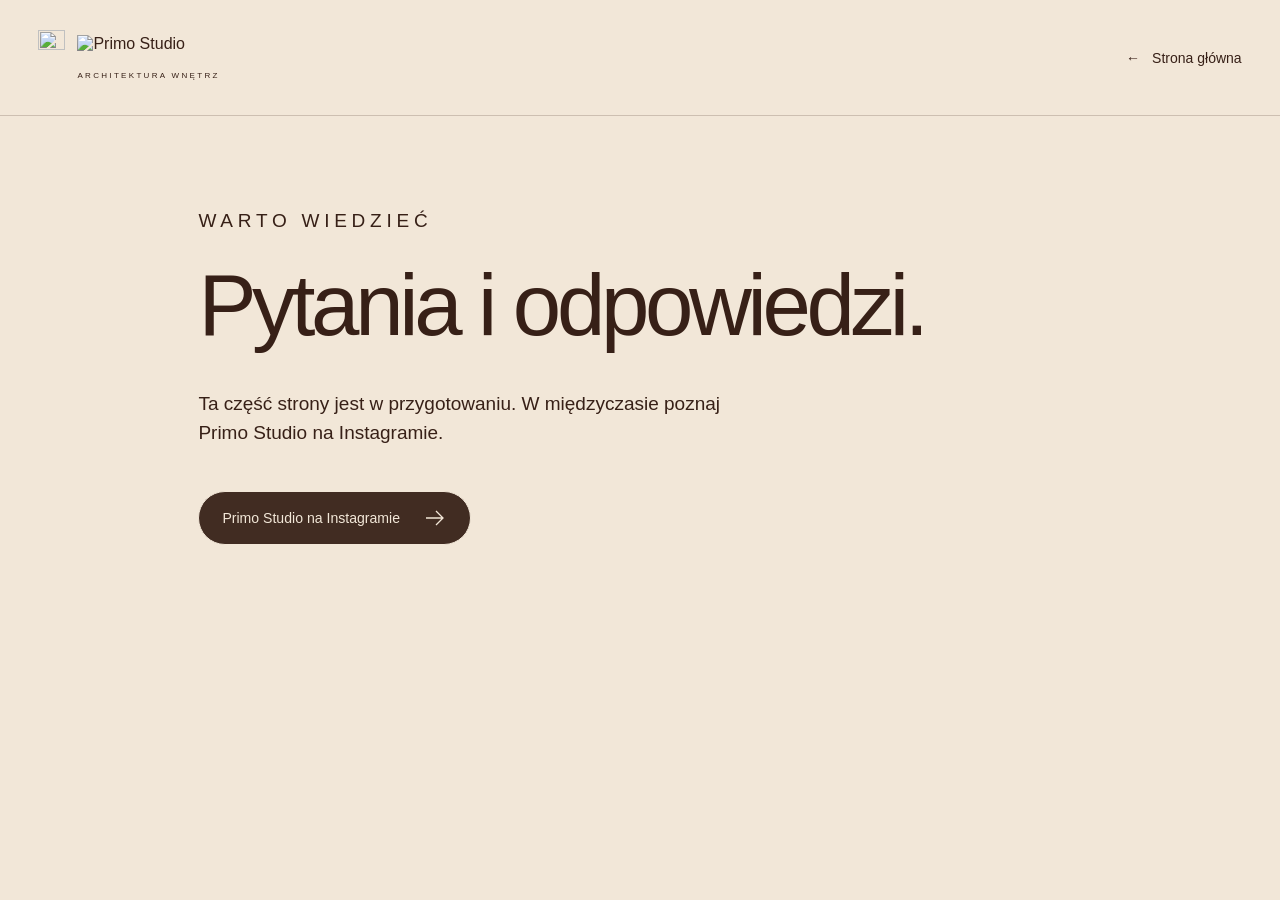
==== docs/faq.html @ 173cd029 "Add responsive Primo Studio cover and page scaffolds" ====
<!doctype html>
<html lang="pl">
<head>
  <meta charset="utf-8">
  <meta name="viewport" content="width=device-width, initial-scale=1">
  <meta name="robots" content="noindex, nofollow">
  <title>Pytania i odpowiedzi — Primo Studio</title>
  <meta name="theme-color" content="#f2e7d8">
  <link rel="icon" href="assets/monogram-cocoa.svg" type="image/svg+xml">
  <link rel="stylesheet" href="styles.css">
</head>
<body class="interior-page">
  <a class="skip-link" href="#main">Przejdź do treści</a>
  <header class="interior-header"><a class="brand" href="./" aria-label="Primo Studio — strona główna"><img class="brand-symbol" src="assets/monogram-cocoa.svg" alt="" width="27" height="55"><span class="brand-name"><img src="assets/wordmark-cocoa.svg" alt="Primo Studio" width="200" height="29"><span class="brand-descriptor">Architektura wnętrz</span></span></a><a class="back-link" href="./"><span aria-hidden="true">←</span> Strona główna</a></header>
  <main class="page-content" id="main">
    <p class="eyebrow">Warto wiedzieć</p>
    <h1>Pytania i odpowiedzi.</h1>
    <p>Ta część strony jest w przygotowaniu. W międzyczasie poznaj Primo Studio na Instagramie.</p>
    <a class="consultation" href="https://www.instagram.com/primo.studiodesign/" target="_blank" rel="noopener noreferrer"><span>Primo Studio na Instagramie</span><svg class="arrow" viewBox="0 0 24 24" fill="none" stroke="currentColor" stroke-width="1.3" aria-hidden="true"><path d="M3 12h17M13 5l7 7-7 7"/></svg></a>
  </main>
</body>
</html>
---- docs/styles.css ----
@font-face { font-family: "DM Sans"; src: url("assets/dm-sans-light.ttf") format("truetype"); font-style: normal; font-weight: 300; font-display: swap; }
@font-face { font-family: "DM Sans"; src: url("assets/dm-sans-regular.ttf") format("truetype"); font-style: normal; font-weight: 400; font-display: swap; }
@font-face { font-family: "DM Sans"; src: url("assets/dm-sans-medium.ttf") format("truetype"); font-style: normal; font-weight: 500; font-display: swap; }
@font-face { font-family: "DM Sans"; src: url("assets/dm-sans-italic.ttf") format("truetype"); font-style: italic; font-weight: 400; font-display: swap; }
:root { --cream: #f2e7d8; --cocoa: #372017; --gutter: clamp(24px, 3vw, 64px); }
* { box-sizing: border-box; }
body { margin: 0; background: var(--cocoa); color: var(--cream); font-family: "DM Sans", "Helvetica Neue", sans-serif; }
a { color: inherit; text-decoration: none; }
a:focus-visible { outline: 2px solid currentColor; outline-offset: 7px; }
.skip-link { position: absolute; z-index: 5; top: 12px; left: 12px; padding: 12px; background: var(--cocoa); transform: translateY(-180%); }
.skip-link:focus { transform: none; }
.cover { position: relative; min-height: 640px; height: 100svh; isolation: isolate; overflow: hidden; }
.hero-photo { position: absolute; z-index: -2; inset: 0; width: 100%; height: 100%; object-fit: cover; object-position: center; }
.cover::before { content: ""; position: absolute; z-index: -1; inset: 0; background: linear-gradient(180deg, rgb(36 21 14 / 13%), transparent 24%, transparent 75%, rgb(36 21 14 / 23%)); }
.cover-header { display: grid; grid-template-columns: 1fr auto 1fr; align-items: start; gap: 30px; padding: 34px var(--gutter) 0; }
.social-link { justify-self: start; display: inline-flex; padding: 10px 0; transition: opacity .2s; }
.brand { display: flex; align-items: center; gap: 12px; width: 239px; animation: brand-appear .7s ease-out both; }
.brand-symbol { display: block; width: 27px; height: auto; }
.brand-name { display: flex; flex-direction: column; gap: 7px; }
.brand-name img { display: block; width: 200px; height: auto; }
.brand-descriptor { display: block; font-size: 8px; font-weight: 500; letter-spacing: .29em; text-transform: uppercase; white-space: nowrap; }
.consultation { justify-self: end; display: inline-flex; align-items: center; justify-content: center; gap: 23px; border: 1px solid var(--cream); border-radius: 50px; background: rgb(55 32 23 / 94%); padding: 14px 23px; font-size: clamp(13px, 1.1vw, 18px); white-space: nowrap; transition: background .2s, color .2s; }
.consultation:hover { background: var(--cream); color: var(--cocoa); }
.arrow { display: block; flex: 0 0 24px; width: 24px; height: 24px; transition: transform .2s; }
a:hover .arrow { transform: translateX(4px); }
.cover-headline { display: flex; align-items: flex-start; gap: clamp(20px, 2.6vw, 50px); position: absolute; left: 50%; top: 30.8%; transform: translateX(-50%); margin: 0; font-weight: 300; }
.headline-intro { padding-top: 5px; font-size: clamp(24px, 2.1vw, 38px); line-height: 1.08; font-weight: 400; font-style: italic; text-align: right; white-space: nowrap; }
.headline-main { font-size: clamp(86px, 9.2vw, 180px); letter-spacing: -.065em; line-height: .97; text-align: center; }
.cover-nav { display: grid; grid-template-columns: 1fr 1.15fr 1fr 1.15fr auto; gap: 32px; position: absolute; left: var(--gutter); right: var(--gutter); bottom: 34px; border-top: 1px solid rgb(242 231 216 / 80%); border-bottom: 1px solid rgb(242 231 216 / 80%); }
.cover-nav a { display: flex; align-items: center; gap: 20px; min-height: 78px; padding: 13px 0; font-size: clamp(16px, 1.35vw, 24px); line-height: 1.1; font-weight: 500; transition: opacity .2s; }
.cover-nav a:hover, .social-link:hover { opacity: .7; }
.nav-number { font-size: .76em; font-weight: 400; }
.cover-nav .nav-contact { gap: 26px; }
@keyframes brand-appear { from { opacity: 0; } to { opacity: 1; } }
.interior-page { min-height: 100svh; background: var(--cream); color: var(--cocoa); }
.interior-header { display: flex; justify-content: space-between; align-items: center; gap: 30px; padding: 30px var(--gutter); border-bottom: 1px solid rgb(55 32 23 / 20%); }
.back-link { font-size: 14px; display: inline-flex; gap: 12px; }
.page-content { max-width: 960px; padding: 90px var(--gutter); margin: auto; }
.eyebrow { font-size: 11px; letter-spacing: .25em; text-transform: uppercase; margin: 0 0 24px; }
.page-content h1 { font-weight: 300; font-size: clamp(48px, 6.8vw, 98px); line-height: 1.05; letter-spacing: -.05em; margin: 0 0 38px; }
.page-content p { max-width: 560px; font-size: 19px; line-height: 1.55; }
.page-content .consultation { margin-top: 24px; color: var(--cream); white-space: normal; text-align: center; }
.page-content .consultation:hover { color: var(--cocoa); border-color: var(--cocoa); }
@media (max-width: 1100px) {
  .cover-header { gap: 16px; }
  .consultation { gap: 12px; padding: 12px 17px; }
  .cover-nav { gap: 16px; }
  .cover-nav a { gap: 12px; }
  .cover-nav .nav-contact { gap: 10px; }
}
@media (max-width: 760px) {
  .cover { min-height: 740px; }
  .hero-photo { object-position: 55% center; }
  .cover::before { background: linear-gradient(180deg, rgb(36 21 14 / 25%), rgb(36 21 14 / 5%) 30%, rgb(36 21 14 / 12%) 55%, rgb(36 21 14 / 45%)); }
  .cover-header { grid-template-columns: 1fr auto 1fr; gap: 12px; padding-top: 25px; }
  .brand { width: 185px; gap: 9px; }
  .brand-symbol { width: 21px; }
  .brand-name { gap: 5px; }
  .brand-name img { width: 155px; }
  .brand-descriptor { font-size: 6px; letter-spacing: .27em; }
  .cover-header .consultation { grid-column: 1 / -1; grid-row: 2; justify-self: center; margin-top: 12px; padding: 11px 18px; font-size: 13px; }
  .social-link { padding: 7px 0; }
  .social-link svg { width: 20px; height: 20px; }
  .cover-headline { top: 31%; width: calc(100% - 2 * var(--gutter)); display: block; }
  .headline-intro { display: block; text-align: left; font-size: 26px; padding-left: 3px; margin-bottom: 14px; }
  .headline-intro br { display: none; }
  .headline-main { display: block; font-size: clamp(70px, 19vw, 138px); text-align: left; }
  .cover-nav { grid-template-columns: 1fr 1fr; gap: 0 22px; bottom: 24px; }
  .cover-nav a { min-height: 64px; font-size: 17px; gap: 13px; }
  .cover-nav .nav-contact { grid-column: 1 / -1; justify-content: space-between; border-top: 1px solid rgb(242 231 216 / 50%); min-height: 65px; font-size: 18px; }
  .interior-header { padding-top: 24px; }
  .page-content { padding-top: 60px; }
  .back-link { font-size: 12px; }
}
@media (prefers-reduced-motion: reduce) {
  *, *::before, *::after { animation: none !important; transition: none !important; }
}
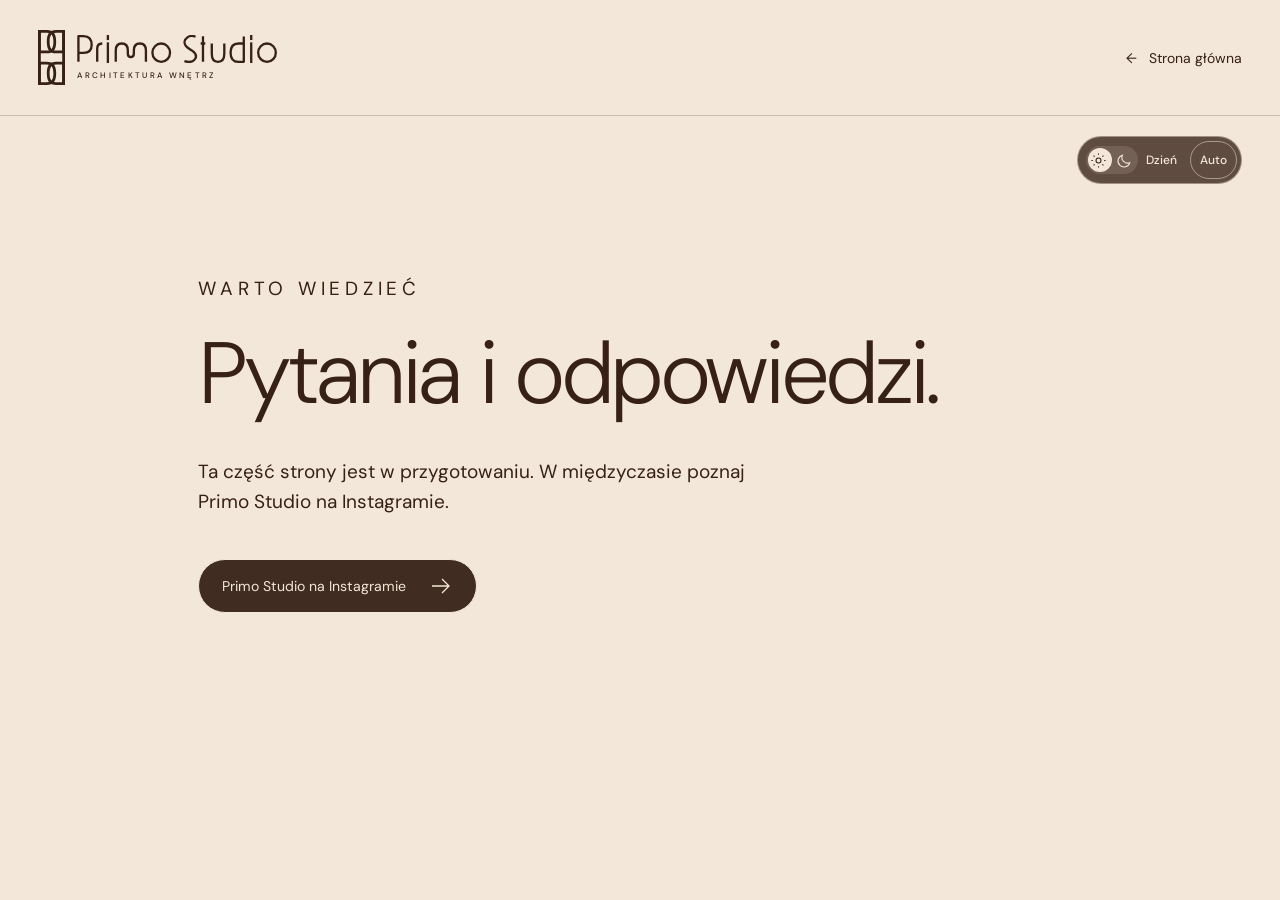
==== commit b25b3594: "Add day/night switch, system preference and animated scene changes" ====
--- a/docs/faq.html
+++ b/docs/faq.html
@@ -7,11 +7,19 @@
   <title>Pytania i odpowiedzi — Primo Studio</title>
   <meta name="theme-color" content="#f2e7d8">
   <link rel="icon" href="assets/monogram-cocoa.svg" type="image/svg+xml">
-  <link rel="stylesheet" href="styles.css">
+  <script src="theme.js?v=cover-4"></script>
+  <link rel="stylesheet" href="styles.css?v=cover-4">
 </head>
 <body class="interior-page">
   <a class="skip-link" href="#main">Przejdź do treści</a>
-  <header class="interior-header"><a class="brand" href="./" aria-label="Primo Studio — strona główna"><img class="brand-symbol" src="assets/monogram-cocoa.svg" alt="" width="27" height="55"><span class="brand-name"><img src="assets/wordmark-cocoa.svg" alt="Primo Studio" width="200" height="29"><span class="brand-descriptor">Architektura wnętrz</span></span></a><a class="back-link" href="./"><span aria-hidden="true">←</span> Strona główna</a></header>
+  <header class="interior-header"><a class="brand" href="./" aria-label="Primo Studio — strona główna"><img class="brand-symbol" src="assets/monogram-cocoa.svg" data-day-src="assets/monogram-cocoa.svg" data-night-src="assets/monogram.svg" alt="" width="27" height="55"><span class="brand-name"><img src="assets/wordmark-cocoa.svg" data-day-src="assets/wordmark-cocoa.svg" data-night-src="assets/wordmark.svg" alt="Primo Studio" width="200" height="29"><span class="brand-descriptor">Architektura wnętrz</span></span></a><a class="back-link" href="./"><span aria-hidden="true">←</span> Strona główna</a></header>
+  <div class="theme-control" aria-label="Wygląd strony" hidden>
+      <button class="theme-toggle" type="button" role="switch" aria-label="Widok nocny" aria-checked="false" data-theme-toggle>
+        <span class="theme-track" aria-hidden="true"><svg class="theme-sun" viewBox="0 0 24 24" fill="none" stroke="currentColor" stroke-width="1.5"><circle cx="12" cy="12" r="3.5"/><path d="M12 2v2m0 16v2M2 12h2m16 0h2M5 5l1.5 1.5m11 11L19 19M5 19l1.5-1.5m11-11L19 5"/></svg><svg class="theme-moon" viewBox="0 0 24 24" fill="none" stroke="currentColor" stroke-width="1.5"><path d="M19.5 15A8 8 0 0 1 9 4.5 8.5 8.5 0 1 0 19.5 15Z"/></svg></span>
+        <span data-theme-label>Dzień</span>
+      </button>
+      <button class="theme-auto" type="button" data-theme-auto aria-pressed="true" title="Dopasuj do motywu systemowego">Auto</button>
+    </div>
   <main class="page-content" id="main">
     <p class="eyebrow">Warto wiedzieć</p>
     <h1>Pytania i odpowiedzi.</h1>
--- a/docs/styles.css
+++ b/docs/styles.css
@@ -12,26 +12,35 @@
 .cover { position: relative; min-height: 640px; height: 100svh; isolation: isolate; overflow: hidden; }
 .hero-photo { position: absolute; z-index: -2; inset: 0; width: 100%; height: 100%; object-fit: cover; object-position: center; }
 .cover::before { content: ""; position: absolute; z-index: -1; inset: 0; background: linear-gradient(180deg, rgb(36 21 14 / 13%), transparent 24%, transparent 75%, rgb(36 21 14 / 23%)); }
-.cover-header { display: grid; grid-template-columns: 1fr auto 1fr; align-items: start; gap: 30px; padding: 34px var(--gutter) 0; }
-.social-link { justify-self: start; display: inline-flex; padding: 10px 0; transition: opacity .2s; }
-.brand { display: flex; align-items: center; gap: 12px; width: 239px; animation: brand-appear .7s ease-out both; }
+.cover-header { display: grid; grid-template-columns: 1fr auto 1fr; align-items: center; gap: 30px; padding: 30px var(--gutter) 0; }
+.social-links { display: flex; align-items: center; gap: 6px; justify-self: start; animation: text-appear .75s ease-out .15s both; }
+.social-link { display: inline-flex; align-items: center; justify-content: center; width: 40px; height: 40px; border-radius: 50%; transition: background .2s, opacity .2s; }
+.social-link:hover { background: rgb(242 231 216 / 15%); }
+[aria-disabled="true"] { opacity: .4; cursor: default; }
+.brand { display: flex; align-items: center; gap: 12px; width: 239px; animation: brand-appear 2s ease-out .35s both; }
 .brand-symbol { display: block; width: 27px; height: auto; }
 .brand-name { display: flex; flex-direction: column; gap: 7px; }
 .brand-name img { display: block; width: 200px; height: auto; }
-.brand-descriptor { display: block; font-size: 8px; font-weight: 500; letter-spacing: .29em; text-transform: uppercase; white-space: nowrap; }
+.brand-descriptor { display: block; font-size: 8px; line-height: normal; font-weight: 500; letter-spacing: .29em; text-transform: uppercase; white-space: nowrap; }
 .consultation { justify-self: end; display: inline-flex; align-items: center; justify-content: center; gap: 23px; border: 1px solid var(--cream); border-radius: 50px; background: rgb(55 32 23 / 94%); padding: 14px 23px; font-size: clamp(13px, 1.1vw, 18px); white-space: nowrap; transition: background .2s, color .2s; }
 .consultation:hover { background: var(--cream); color: var(--cocoa); }
 .arrow { display: block; flex: 0 0 24px; width: 24px; height: 24px; transition: transform .2s; }
 a:hover .arrow { transform: translateX(4px); }
 .cover-headline { display: flex; align-items: flex-start; gap: clamp(20px, 2.6vw, 50px); position: absolute; left: 50%; top: 30.8%; transform: translateX(-50%); margin: 0; font-weight: 300; }
-.headline-intro { padding-top: 5px; font-size: clamp(24px, 2.1vw, 38px); line-height: 1.08; font-weight: 400; font-style: italic; text-align: right; white-space: nowrap; }
-.headline-main { font-size: clamp(86px, 9.2vw, 180px); letter-spacing: -.065em; line-height: .97; text-align: center; }
-.cover-nav { display: grid; grid-template-columns: 1fr 1.15fr 1fr 1.15fr auto; gap: 32px; position: absolute; left: var(--gutter); right: var(--gutter); bottom: 34px; border-top: 1px solid rgb(242 231 216 / 80%); border-bottom: 1px solid rgb(242 231 216 / 80%); }
-.cover-nav a { display: flex; align-items: center; gap: 20px; min-height: 78px; padding: 13px 0; font-size: clamp(16px, 1.35vw, 24px); line-height: 1.1; font-weight: 500; transition: opacity .2s; }
+.headline-intro { padding-top: 5px; font-size: clamp(24px, 2.1vw, 38px); line-height: 1.08; font-weight: 400; font-style: italic; text-align: right; white-space: nowrap; animation: text-appear 1.8s ease-out .8s both; }
+.headline-main { font-size: clamp(86px, 9.2vw, 180px); letter-spacing: -.065em; line-height: .97; text-align: center; animation: text-appear 2.1s ease-out 1.1s both; }
+.cover-nav { display: grid; grid-template-columns: 1fr 1.15fr 1fr 1.15fr auto; gap: 24px; position: absolute; left: var(--gutter); right: var(--gutter); bottom: 30px; padding: 0 24px; background: rgb(55 32 23 / 78%); backdrop-filter: blur(8px); border-top: 2px solid var(--cream); border-bottom: 2px solid var(--cream); animation: text-appear 1.6s ease-out 1.5s both; }
+.cover-nav a { display: flex; align-items: center; gap: 18px; min-height: 98px; padding: 19px 0; font-size: clamp(17px, 1.4vw, 25px); line-height: 1.1; font-weight: 500; transition: opacity .2s; }
+.cover-nav a > span:not(.nav-number) { animation: text-appear 1.3s ease-out 1.8s both; }
+.cover-nav a:nth-child(2) > span:not(.nav-number) { animation-delay: 1.95s; }
+.cover-nav a:nth-child(3) > span:not(.nav-number) { animation-delay: 2.1s; }
+.cover-nav a:nth-child(4) > span:not(.nav-number) { animation-delay: 2.25s; }
+.cover-nav a:nth-child(5) > span:not(.nav-number) { animation-delay: 2.4s; }
 .cover-nav a:hover, .social-link:hover { opacity: .7; }
 .nav-number { font-size: .76em; font-weight: 400; }
 .cover-nav .nav-contact { gap: 26px; }
-@keyframes brand-appear { from { opacity: 0; } to { opacity: 1; } }
+@keyframes brand-appear { from { opacity: 0; transform: translateY(-22px) scale(.9); filter: blur(5px); } to { opacity: 1; transform: translateY(0); filter: blur(0); } }
+@keyframes text-appear { from { opacity: 0; transform: translateY(44px); } to { opacity: 1; transform: translateY(0); } }
 .interior-page { min-height: 100svh; background: var(--cream); color: var(--cocoa); }
 .interior-header { display: flex; justify-content: space-between; align-items: center; gap: 30px; padding: 30px var(--gutter); border-bottom: 1px solid rgb(55 32 23 / 20%); }
 .back-link { font-size: 14px; display: inline-flex; gap: 12px; }
@@ -49,29 +58,107 @@
   .cover-nav .nav-contact { gap: 10px; }
 }
 @media (max-width: 760px) {
-  .cover { min-height: 740px; }
+  .cover { min-height: 780px; }
   .hero-photo { object-position: 55% center; }
   .cover::before { background: linear-gradient(180deg, rgb(36 21 14 / 25%), rgb(36 21 14 / 5%) 30%, rgb(36 21 14 / 12%) 55%, rgb(36 21 14 / 45%)); }
-  .cover-header { grid-template-columns: 1fr auto 1fr; gap: 12px; padding-top: 25px; }
+  .cover-header { grid-template-columns: 1fr 1fr; gap: 16px; padding-top: 24px; }
+  .social-links { grid-row: 2; grid-column: 1; gap: 4px; }
   .brand { width: 185px; gap: 9px; }
-  .brand-symbol { width: 21px; }
+  .cover-header .brand { grid-row: 1; grid-column: 1 / -1; justify-self: center; }
+  .brand-symbol { width: 21px; height: auto; }
   .brand-name { gap: 5px; }
   .brand-name img { width: 155px; }
   .brand-descriptor { font-size: 6px; letter-spacing: .27em; }
-  .cover-header .consultation { grid-column: 1 / -1; grid-row: 2; justify-self: center; margin-top: 12px; padding: 11px 18px; font-size: 13px; }
-  .social-link { padding: 7px 0; }
+  .cover-header .consultation { grid-column: 2; grid-row: 2; justify-self: end; margin-top: 0; padding: 10px 14px; font-size: 13px; gap: 10px; }
+  .social-link { width: 34px; height: 40px; padding: 0; }
   .social-link svg { width: 20px; height: 20px; }
   .cover-headline { top: 31%; width: calc(100% - 2 * var(--gutter)); display: block; }
   .headline-intro { display: block; text-align: left; font-size: 26px; padding-left: 3px; margin-bottom: 14px; }
   .headline-intro br { display: none; }
   .headline-main { display: block; font-size: clamp(70px, 19vw, 138px); text-align: left; }
-  .cover-nav { grid-template-columns: 1fr 1fr; gap: 0 22px; bottom: 24px; }
-  .cover-nav a { min-height: 64px; font-size: 17px; gap: 13px; }
-  .cover-nav .nav-contact { grid-column: 1 / -1; justify-content: space-between; border-top: 1px solid rgb(242 231 216 / 50%); min-height: 65px; font-size: 18px; }
+  .cover-nav { grid-template-columns: 1fr 1fr; gap: 0 18px; bottom: 24px; padding: 0 16px; }
+  .cover-nav a { min-height: 71px; padding: 14px 0; font-size: 17px; gap: 12px; }
+  .cover-nav .nav-contact { grid-column: 1 / -1; justify-content: space-between; border-top: 1px solid rgb(242 231 216 / 40%); min-height: 72px; font-size: 17px; }
   .interior-header { padding-top: 24px; }
   .page-content { padding-top: 60px; }
   .back-link { font-size: 12px; }
 }
+
+.header-cta { background: var(--cream); color: var(--cocoa); border-color: var(--cream); font-size: 14px; font-weight: 500; padding: 11px 18px; gap: 16px; box-shadow: 0 4px 18px rgb(36 21 14 / 16%); animation: text-appear .85s ease-out .2s both; }
+.header-cta:hover { background: #fff7ec; }
+.contact-open { overflow: hidden; }
+.contact-dialog { color: var(--cocoa); background: var(--cream); border: 0; width: min(620px, calc(100% - 32px)); max-height: calc(100svh - 40px); padding: 38px; overflow: auto; box-shadow: 0 24px 90px rgb(0 0 0 / 25%); }
+.contact-dialog[open] { animation: dialog-appear .4s cubic-bezier(.16, 1, .3, 1) both; }
+.contact-dialog::backdrop { background: rgb(31 19 14 / 60%); backdrop-filter: blur(6px); }
+.dialog-close { position: absolute; top: 15px; right: 15px; width: 40px; height: 40px; padding: 9px; border: 0; background: transparent; color: var(--cocoa); border-radius: 50%; cursor: pointer; }
+.dialog-close:hover { background: rgb(55 32 23 / 8%); }
+.contact-dialog .eyebrow { font-size: 10px; margin-bottom: 16px; padding-right: 30px; }
+.contact-dialog h2 { font-size: clamp(40px, 5vw, 58px); letter-spacing: -.055em; line-height: 1; font-weight: 300; margin: 0 0 16px; }
+.contact-description { font-size: 15px; line-height: 1.55; max-width: 390px; margin: 0 0 25px; }
+.contact-options { display: grid; grid-template-columns: 1fr 1fr 1fr; gap: 10px; padding-bottom: 26px; border-bottom: 1px solid rgb(55 32 23 / 20%); }
+.contact-options a { display: flex; justify-content: space-between; gap: 8px; padding: 14px 12px; border: 1px solid rgb(55 32 23 / 20%); font-size: 14px; transition: background .2s; }
+.contact-options a[href]:hover { background: rgb(55 32 23 / 6%); }
+.contact-options small { display: block; font-size: 10px; margin-top: 6px; overflow-wrap: anywhere; }
+.contact-form h3 { font-size: 17px; font-weight: 500; margin: 25px 0 20px; }
+.form-row { display: grid; grid-template-columns: 1fr 1fr; gap: 16px; }
+.contact-form label { display: block; font-size: 12px; font-weight: 500; margin-bottom: 16px; }
+.contact-form input, .contact-form textarea { display: block; width: 100%; margin-top: 8px; padding: 11px 12px; background: rgb(255 255 255 / 35%); border: 1px solid rgb(55 32 23 / 22%); border-radius: 0; color: var(--cocoa); font: 400 14px/1.5 "DM Sans", sans-serif; }
+.contact-form textarea { resize: vertical; min-height: 90px; max-height: 240px; }
+.contact-form input:focus, .contact-form textarea:focus { outline: 1px solid var(--cocoa); outline-offset: 1px; }
+.form-submit { display: flex; justify-content: space-between; width: 100%; align-items: center; gap: 20px; padding: 14px 18px; background: var(--cocoa); color: var(--cream); border: 1px solid var(--cocoa); font: 500 14px "DM Sans", sans-serif; cursor: pointer; }
+.form-submit:disabled { opacity: .45; cursor: not-allowed; }
+.form-note { font-size: 11px; line-height: 1.5; margin: 11px 0 0; }
+button:focus-visible { outline: 2px solid currentColor; outline-offset: 3px; }
+@keyframes dialog-appear { from { opacity: 0; transform: translateY(20px) scale(.985); } to { opacity: 1; transform: none; } }
+@media (max-width: 760px) {
+  .header-cta .arrow { width: 18px; height: 18px; flex-basis: 18px; }
+  .contact-dialog { padding: 30px 22px; max-height: calc(100svh - 24px); }
+  .contact-options { grid-template-columns: 1fr; gap: 8px; padding-bottom: 20px; }
+  .contact-options a { padding: 11px 12px; }
+  .contact-options a > span:first-child { display: flex; align-items: center; gap: 12px; }
+  .contact-options small { margin: 0; font-size: 11px; }
+  .form-row { grid-template-columns: 1fr; gap: 0; }
+  .contact-form input, .contact-form textarea { font-size: 16px; }
+}
+/* Start the entrance sequence only after the photo and type are ready. */
+.cover:not(.motion-ready) :is(.brand, .social-links, .header-cta, .headline-intro, .headline-main, .cover-nav, .cover-nav a > span) { animation: none; }
+.motion-pending .cover:not(.motion-ready) :is(.brand, .social-links, .header-cta, .cover-headline, .cover-nav) { opacity: 0; }
+.social-link[aria-disabled="true"] { opacity: 1; }
+@media (hover: hover) { .cover-header .brand:hover .brand-symbol { transform: translateY(-3px); } }
+.brand-symbol { transition: transform .4s ease; }
+/* The night photo is a separate layer so the scene crossfades gently. */
+.hero-photo { transition: opacity 1.1s ease; }
+.hero-day { opacity: 1; }
+.hero-night { opacity: 0; }
+[data-theme="night"] .hero-day { opacity: 0; }
+[data-theme="night"] .hero-night { opacity: 1; }
+[data-theme="night"] .cover-nav { background: rgb(29 18 13 / 88%); }
+.theme-control { position: absolute; z-index: 2; right: var(--gutter); bottom: 150px; display: flex; align-items: center; gap: 3px; padding: 4px; background: rgb(55 32 23 / 78%); backdrop-filter: blur(8px); color: var(--cream); border: 1px solid rgb(242 231 216 / 45%); border-radius: 40px; }
+.theme-control[hidden] { display: none; }
+.theme-toggle, .theme-auto { border: 0; color: inherit; font: 500 12px "DM Sans", sans-serif; background: transparent; cursor: pointer; border-radius: 30px; }
+.theme-toggle { display: flex; align-items: center; gap: 8px; padding: 4px 10px 4px 4px; min-height: 36px; }
+.theme-track { position: relative; display: flex; align-items: center; justify-content: space-around; width: 52px; height: 28px; border-radius: 30px; background: rgb(242 231 216 / 13%); }
+.theme-track::before { content: ""; position: absolute; left: 2px; top: 2px; width: 24px; height: 24px; border-radius: 50%; background: var(--cream); transition: transform .4s ease; }
+.theme-track svg { position: relative; width: 17px; height: 17px; transition: color .4s; }
+.theme-sun { color: var(--cocoa); }
+.theme-moon { color: var(--cream); }
+[data-theme="night"] .theme-track::before { transform: translateX(24px); }
+[data-theme="night"] .theme-sun { color: var(--cream); }
+[data-theme="night"] .theme-moon { color: var(--cocoa); }
+.theme-auto { padding: 10px 9px; border: 1px solid transparent; }
+.theme-auto[aria-pressed="true"] { border-color: rgb(242 231 216 / 50%); }
+.theme-toggle:hover, .theme-auto:hover { background: rgb(242 231 216 / 12%); }
+.interior-page .theme-control { position: static; width: max-content; margin: 20px var(--gutter) 0 auto; }
+[data-theme="night"] .interior-page, [data-theme="night"] .contact-dialog { background: #241710; color: var(--cream); }
+[data-theme="night"] .interior-header, [data-theme="night"] .contact-options, [data-theme="night"] .contact-options a { border-color: rgb(242 231 216 / 25%); }
+[data-theme="night"] .dialog-close { color: var(--cream); }
+[data-theme="night"] .contact-form input, [data-theme="night"] .contact-form textarea { background: rgb(242 231 216 / 7%); border-color: rgb(242 231 216 / 30%); color: var(--cream); }
+[data-theme="night"] .contact-form :is(input,textarea)::placeholder { color: rgb(242 231 216 / 65%); }
+[data-theme="night"] .contact-form :is(input,textarea):focus { outline-color: var(--cream); }
+[data-theme="night"] .form-submit { background: var(--cream); color: var(--cocoa); }
+[data-theme="night"] .contact-options a[href]:hover, [data-theme="night"] .dialog-close:hover { background: rgb(242 231 216 / 9%); }
+@media (max-width: 760px) { .cover .theme-control { bottom: 258px; } }
 @media (prefers-reduced-motion: reduce) {
+  .motion-pending .cover:not(.motion-ready) :is(.brand, .social-links, .header-cta, .cover-headline, .cover-nav) { opacity: 1; }
   *, *::before, *::after { animation: none !important; transition: none !important; }
 }
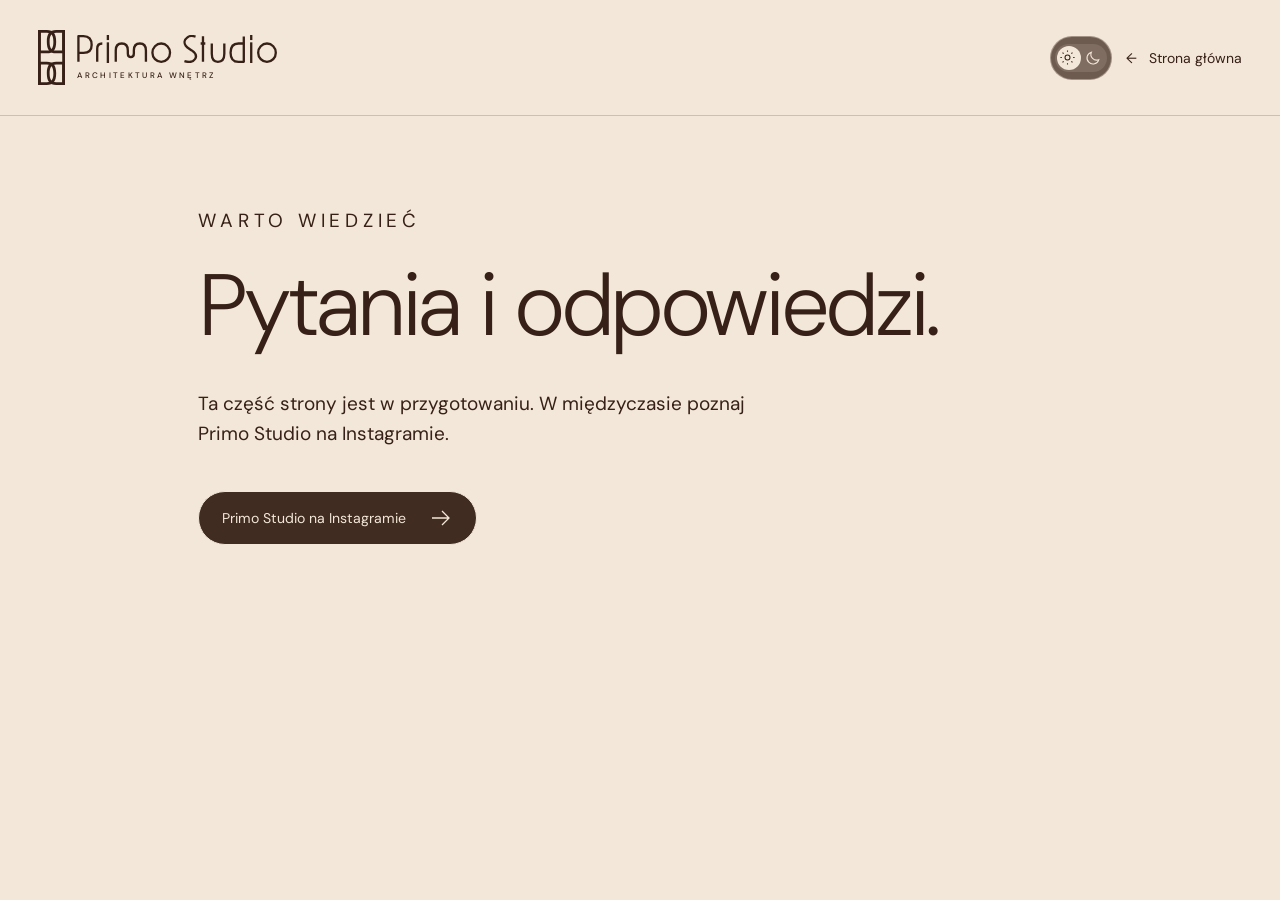
==== commit 1bece19f: "Place headline behind sofa and move icon-only theme switch beside CTA" ====
--- a/docs/faq.html
+++ b/docs/faq.html
@@ -7,19 +7,17 @@
   <title>Pytania i odpowiedzi — Primo Studio</title>
   <meta name="theme-color" content="#f2e7d8">
   <link rel="icon" href="assets/monogram-cocoa.svg" type="image/svg+xml">
-  <script src="theme.js?v=cover-4"></script>
-  <link rel="stylesheet" href="styles.css?v=cover-4">
+  <script src="theme.js?v=cover-5"></script>
+  <link rel="stylesheet" href="styles.css?v=cover-5">
 </head>
 <body class="interior-page">
   <a class="skip-link" href="#main">Przejdź do treści</a>
-  <header class="interior-header"><a class="brand" href="./" aria-label="Primo Studio — strona główna"><img class="brand-symbol" src="assets/monogram-cocoa.svg" data-day-src="assets/monogram-cocoa.svg" data-night-src="assets/monogram.svg" alt="" width="27" height="55"><span class="brand-name"><img src="assets/wordmark-cocoa.svg" data-day-src="assets/wordmark-cocoa.svg" data-night-src="assets/wordmark.svg" alt="Primo Studio" width="200" height="29"><span class="brand-descriptor">Architektura wnętrz</span></span></a><a class="back-link" href="./"><span aria-hidden="true">←</span> Strona główna</a></header>
-  <div class="theme-control" aria-label="Wygląd strony" hidden>
+  <header class="interior-header"><a class="brand" href="./" aria-label="Primo Studio — strona główna"><img class="brand-symbol" src="assets/monogram-cocoa.svg" data-day-src="assets/monogram-cocoa.svg" data-night-src="assets/monogram.svg" alt="" width="27" height="55"><span class="brand-name"><img src="assets/wordmark-cocoa.svg" data-day-src="assets/wordmark-cocoa.svg" data-night-src="assets/wordmark.svg" alt="Primo Studio" width="200" height="29"><span class="brand-descriptor">Architektura wnętrz</span></span></a><div class="interior-actions"><div class="theme-control" aria-label="Wygląd strony" hidden>
       <button class="theme-toggle" type="button" role="switch" aria-label="Widok nocny" aria-checked="false" data-theme-toggle>
         <span class="theme-track" aria-hidden="true"><svg class="theme-sun" viewBox="0 0 24 24" fill="none" stroke="currentColor" stroke-width="1.5"><circle cx="12" cy="12" r="3.5"/><path d="M12 2v2m0 16v2M2 12h2m16 0h2M5 5l1.5 1.5m11 11L19 19M5 19l1.5-1.5m11-11L19 5"/></svg><svg class="theme-moon" viewBox="0 0 24 24" fill="none" stroke="currentColor" stroke-width="1.5"><path d="M19.5 15A8 8 0 0 1 9 4.5 8.5 8.5 0 1 0 19.5 15Z"/></svg></span>
-        <span data-theme-label>Dzień</span>
       </button>
-      <button class="theme-auto" type="button" data-theme-auto aria-pressed="true" title="Dopasuj do motywu systemowego">Auto</button>
-    </div>
+    </div><a class="back-link" href="./"><span aria-hidden="true">←</span> Strona główna</a></div></header>
+
   <main class="page-content" id="main">
     <p class="eyebrow">Warto wiedzieć</p>
     <h1>Pytania i odpowiedzi.</h1>
--- a/docs/styles.css
+++ b/docs/styles.css
@@ -9,10 +9,10 @@
 a:focus-visible { outline: 2px solid currentColor; outline-offset: 7px; }
 .skip-link { position: absolute; z-index: 5; top: 12px; left: 12px; padding: 12px; background: var(--cocoa); transform: translateY(-180%); }
 .skip-link:focus { transform: none; }
-.cover { position: relative; min-height: 640px; height: 100svh; isolation: isolate; overflow: hidden; }
+.cover { --cover-shade: linear-gradient(180deg, rgb(36 21 14 / 13%), transparent 24%, transparent 75%, rgb(36 21 14 / 23%)); position: relative; min-height: 640px; height: 100svh; isolation: isolate; overflow: hidden; }
 .hero-photo { position: absolute; z-index: -2; inset: 0; width: 100%; height: 100%; object-fit: cover; object-position: center; }
-.cover::before { content: ""; position: absolute; z-index: -1; inset: 0; background: linear-gradient(180deg, rgb(36 21 14 / 13%), transparent 24%, transparent 75%, rgb(36 21 14 / 23%)); }
-.cover-header { display: grid; grid-template-columns: 1fr auto 1fr; align-items: center; gap: 30px; padding: 30px var(--gutter) 0; }
+.cover::before { content: ""; position: absolute; z-index: -1; inset: 0; background: var(--cover-shade); }
+.cover-header { position: relative; z-index: 3; display: grid; grid-template-columns: 1fr auto 1fr; align-items: center; gap: 30px; padding: 30px var(--gutter) 0; }
 .social-links { display: flex; align-items: center; gap: 6px; justify-self: start; animation: text-appear .75s ease-out .15s both; }
 .social-link { display: inline-flex; align-items: center; justify-content: center; width: 40px; height: 40px; border-radius: 50%; transition: background .2s, opacity .2s; }
 .social-link:hover { background: rgb(242 231 216 / 15%); }
@@ -26,10 +26,10 @@
 .consultation:hover { background: var(--cream); color: var(--cocoa); }
 .arrow { display: block; flex: 0 0 24px; width: 24px; height: 24px; transition: transform .2s; }
 a:hover .arrow { transform: translateX(4px); }
-.cover-headline { display: flex; align-items: flex-start; gap: clamp(20px, 2.6vw, 50px); position: absolute; left: 50%; top: 30.8%; transform: translateX(-50%); margin: 0; font-weight: 300; }
+.cover-headline { display: flex; align-items: flex-start; gap: clamp(20px, 2.6vw, 50px); position: absolute; left: 50%; top: var(--headline-top, 34%); transform: translateX(-50%); margin: 0; font-weight: 300; }
 .headline-intro { padding-top: 5px; font-size: clamp(24px, 2.1vw, 38px); line-height: 1.08; font-weight: 400; font-style: italic; text-align: right; white-space: nowrap; animation: text-appear 1.8s ease-out .8s both; }
 .headline-main { font-size: clamp(86px, 9.2vw, 180px); letter-spacing: -.065em; line-height: .97; text-align: center; animation: text-appear 2.1s ease-out 1.1s both; }
-.cover-nav { display: grid; grid-template-columns: 1fr 1.15fr 1fr 1.15fr auto; gap: 24px; position: absolute; left: var(--gutter); right: var(--gutter); bottom: 30px; padding: 0 24px; background: rgb(55 32 23 / 78%); backdrop-filter: blur(8px); border-top: 2px solid var(--cream); border-bottom: 2px solid var(--cream); animation: text-appear 1.6s ease-out 1.5s both; }
+.cover-nav { z-index: 3; display: grid; grid-template-columns: 1fr 1.15fr 1fr 1.15fr auto; gap: 24px; position: absolute; left: var(--gutter); right: var(--gutter); bottom: 30px; padding: 0 24px; background: rgb(55 32 23 / 78%); backdrop-filter: blur(8px); border-top: 2px solid var(--cream); border-bottom: 2px solid var(--cream); animation: text-appear 1.6s ease-out 1.5s both; }
 .cover-nav a { display: flex; align-items: center; gap: 18px; min-height: 98px; padding: 19px 0; font-size: clamp(17px, 1.4vw, 25px); line-height: 1.1; font-weight: 500; transition: opacity .2s; }
 .cover-nav a > span:not(.nav-number) { animation: text-appear 1.3s ease-out 1.8s both; }
 .cover-nav a:nth-child(2) > span:not(.nav-number) { animation-delay: 1.95s; }
@@ -58,9 +58,9 @@
   .cover-nav .nav-contact { gap: 10px; }
 }
 @media (max-width: 760px) {
-  .cover { min-height: 780px; }
+  .cover { min-height: 780px; --cover-shade: linear-gradient(180deg, rgb(36 21 14 / 25%), rgb(36 21 14 / 5%) 30%, rgb(36 21 14 / 12%) 55%, rgb(36 21 14 / 45%)); }
   .hero-photo { object-position: 55% center; }
-  .cover::before { background: linear-gradient(180deg, rgb(36 21 14 / 25%), rgb(36 21 14 / 5%) 30%, rgb(36 21 14 / 12%) 55%, rgb(36 21 14 / 45%)); }
+  .cover::before { background: var(--cover-shade); }
   .cover-header { grid-template-columns: 1fr 1fr; gap: 16px; padding-top: 24px; }
   .social-links { grid-row: 2; grid-column: 1; gap: 4px; }
   .brand { width: 185px; gap: 9px; }
@@ -72,7 +72,7 @@
   .cover-header .consultation { grid-column: 2; grid-row: 2; justify-self: end; margin-top: 0; padding: 10px 14px; font-size: 13px; gap: 10px; }
   .social-link { width: 34px; height: 40px; padding: 0; }
   .social-link svg { width: 20px; height: 20px; }
-  .cover-headline { top: 31%; width: calc(100% - 2 * var(--gutter)); display: block; }
+  .cover-headline { top: var(--headline-top, 36%); width: calc(100% - 2 * var(--gutter)); display: block; }
   .headline-intro { display: block; text-align: left; font-size: 26px; padding-left: 3px; margin-bottom: 14px; }
   .headline-intro br { display: none; }
   .headline-main { display: block; font-size: clamp(70px, 19vw, 138px); text-align: left; }
@@ -133,10 +133,10 @@
 [data-theme="night"] .hero-day { opacity: 0; }
 [data-theme="night"] .hero-night { opacity: 1; }
 [data-theme="night"] .cover-nav { background: rgb(29 18 13 / 88%); }
-.theme-control { position: absolute; z-index: 2; right: var(--gutter); bottom: 150px; display: flex; align-items: center; gap: 3px; padding: 4px; background: rgb(55 32 23 / 78%); backdrop-filter: blur(8px); color: var(--cream); border: 1px solid rgb(242 231 216 / 45%); border-radius: 40px; }
+.theme-control { display: flex; align-items: center; padding: 0; color: var(--cream); }
 .theme-control[hidden] { display: none; }
-.theme-toggle, .theme-auto { border: 0; color: inherit; font: 500 12px "DM Sans", sans-serif; background: transparent; cursor: pointer; border-radius: 30px; }
-.theme-toggle { display: flex; align-items: center; gap: 8px; padding: 4px 10px 4px 4px; min-height: 36px; }
+.theme-toggle { border: 0; color: inherit; font: 500 12px "DM Sans", sans-serif; background: transparent; cursor: pointer; border-radius: 30px; }
+.theme-toggle { display: flex; align-items: center; justify-content: center; width: 62px; min-height: 44px; padding: 4px; background: rgb(55 32 23 / 70%); border: 1px solid rgb(242 231 216 / 40%); }
 .theme-track { position: relative; display: flex; align-items: center; justify-content: space-around; width: 52px; height: 28px; border-radius: 30px; background: rgb(242 231 216 / 13%); }
 .theme-track::before { content: ""; position: absolute; left: 2px; top: 2px; width: 24px; height: 24px; border-radius: 50%; background: var(--cream); transition: transform .4s ease; }
 .theme-track svg { position: relative; width: 17px; height: 17px; transition: color .4s; }
@@ -145,10 +145,9 @@
 [data-theme="night"] .theme-track::before { transform: translateX(24px); }
 [data-theme="night"] .theme-sun { color: var(--cream); }
 [data-theme="night"] .theme-moon { color: var(--cocoa); }
-.theme-auto { padding: 10px 9px; border: 1px solid transparent; }
-.theme-auto[aria-pressed="true"] { border-color: rgb(242 231 216 / 50%); }
-.theme-toggle:hover, .theme-auto:hover { background: rgb(242 231 216 / 12%); }
-.interior-page .theme-control { position: static; width: max-content; margin: 20px var(--gutter) 0 auto; }
+.theme-toggle:hover { background: rgb(242 231 216 / 12%); }
+.header-actions, .interior-actions { display: flex; align-items: center; justify-content: flex-end; gap: 14px; }
+.header-actions { justify-self: end; }
 [data-theme="night"] .interior-page, [data-theme="night"] .contact-dialog { background: #241710; color: var(--cream); }
 [data-theme="night"] .interior-header, [data-theme="night"] .contact-options, [data-theme="night"] .contact-options a { border-color: rgb(242 231 216 / 25%); }
 [data-theme="night"] .dialog-close { color: var(--cream); }
@@ -157,7 +156,27 @@
 [data-theme="night"] .contact-form :is(input,textarea):focus { outline-color: var(--cream); }
 [data-theme="night"] .form-submit { background: var(--cream); color: var(--cocoa); }
 [data-theme="night"] .contact-options a[href]:hover, [data-theme="night"] .dialog-close:hover { background: rgb(242 231 216 / 9%); }
-@media (max-width: 760px) { .cover .theme-control { bottom: 258px; } }
+@media (max-width: 760px) {
+  .cover-header { column-gap: 12px; }
+  .header-actions { grid-column: 2; grid-row: 2; gap: 10px; }
+  .social-link { width: 32px; }
+  .interior-header { flex-wrap: wrap; }
+  .interior-actions { margin-left: auto; }
+}
+@media (max-width: 400px) {
+  .cover-header { column-gap: 8px; }
+  .header-actions { gap: 8px; }
+  .social-link { width: 28px; height: 44px; }
+  .theme-toggle { width: 58px; padding: 2px; }
+  .cover-header .header-actions .header-cta { font-size: 12px; padding: 10px; }
+  .header-cta .arrow { display: none; }
+}
+/* Foreground uses the original photo, clipped along the sofa's upper edge. */
+.hero-foreground { position: absolute; z-index: 1; inset: 0; pointer-events: none; background-size: 100% 100%, cover; background-position: center, center; background-repeat: no-repeat; mask-size: cover; mask-position: center; mask-repeat: no-repeat; transition: opacity 1.1s ease; }
+.hero-foreground.hero-day { background-image: var(--cover-shade), url("assets/hero-day-v2.webp"); mask-image: url("assets/sofa-mask-day-v1.svg"); }
+.hero-foreground.hero-night { background-image: var(--cover-shade), url("assets/hero-night-v2.webp"); mask-image: url("assets/sofa-mask-night-v1.svg"); }
+.cover-headline { text-shadow: 0 2px 10px rgb(36 21 14 / 12%); }
+@media (max-width: 760px) { .hero-foreground { background-position: center, 55% center; mask-position: 55% center; } }
 @media (prefers-reduced-motion: reduce) {
   .motion-pending .cover:not(.motion-ready) :is(.brand, .social-links, .header-cta, .cover-headline, .cover-nav) { opacity: 1; }
   *, *::before, *::after { animation: none !important; transition: none !important; }
